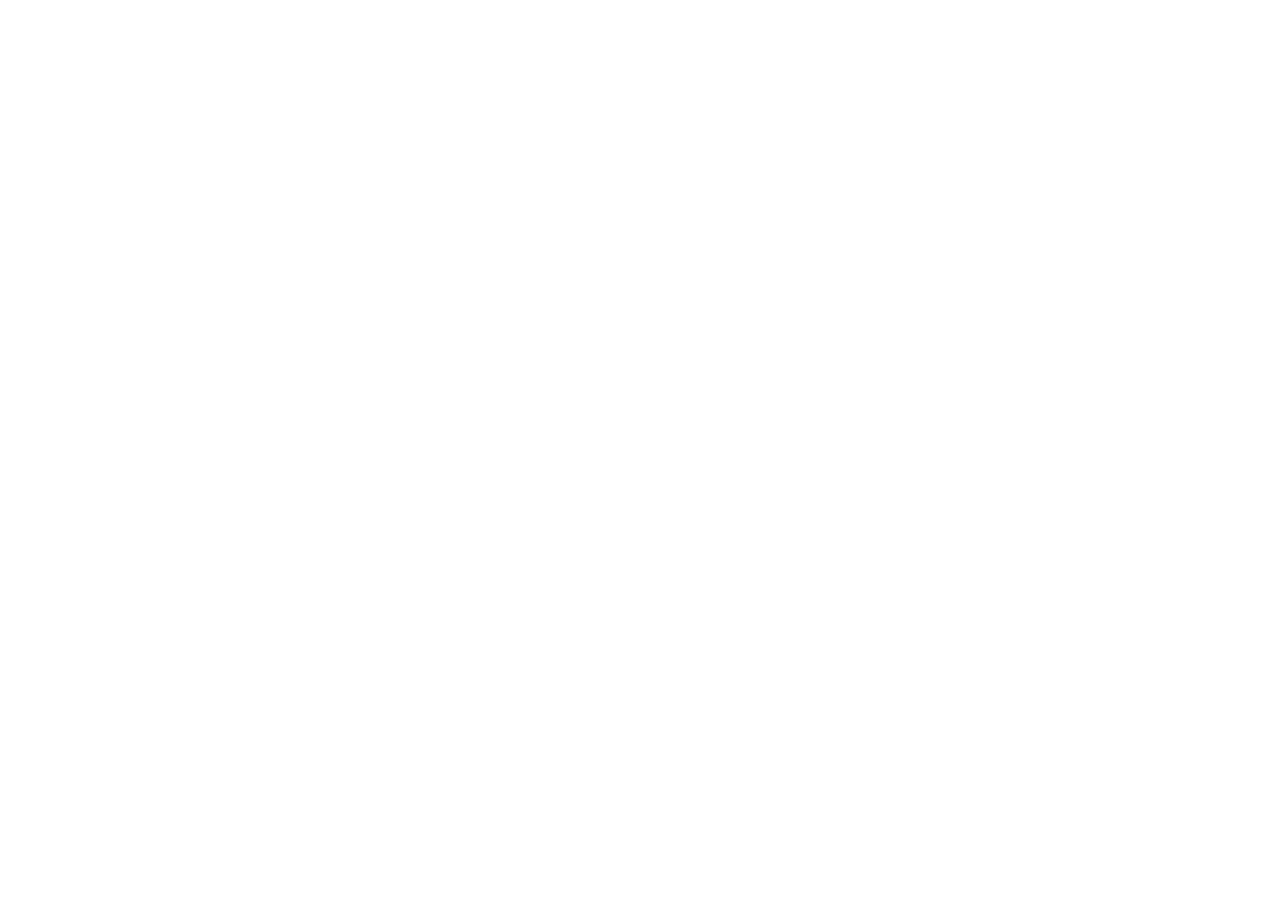
==== index.html @ 27321c82 "added html file" ====
<!DOCTYPE html>
<html lang="en">
<head>
    <meta charset="UTF-8">
    <meta name="viewport" content="width=device-width, initial-scale=1.0">
    <title>This is QR Code</title>
</head>
<body>
    
</body>
</html>
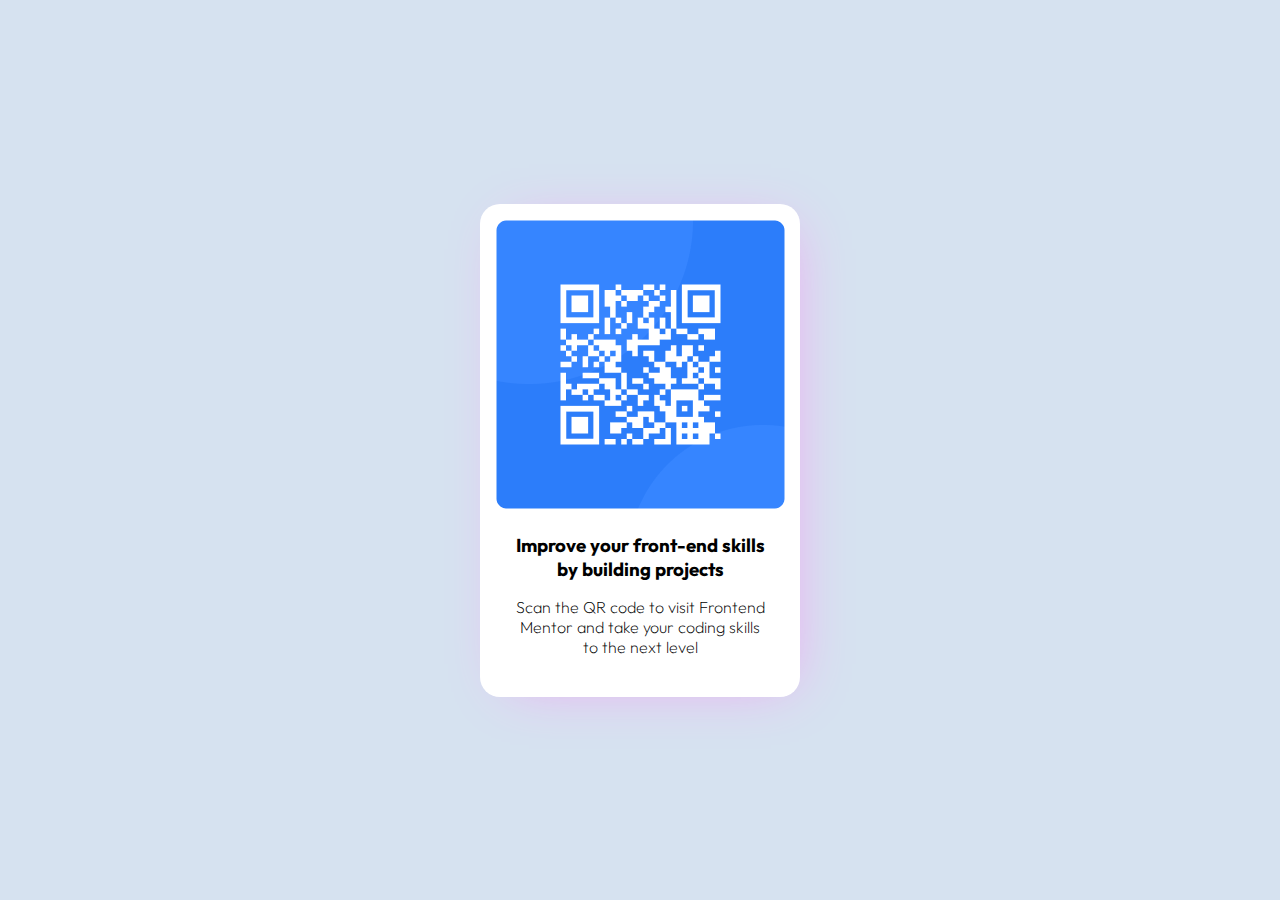
==== commit 93ba18d4: "added" ====
--- a/index.html
+++ b/index.html
@@ -4,8 +4,48 @@
     <meta charset="UTF-8">
     <meta name="viewport" content="width=device-width, initial-scale=1.0">
     <title>This is QR Code</title>
-</head>
-<body>
+
+    <link rel="stylesheet" href="/style.css">
+    <link rel="preconnect" href="https://fonts.googleapis.com">
+<link rel="preconnect" href="https://fonts.gstatic.com" crossorigin>
+<link href="https://fonts.googleapis.com/css2?family=Outfit:wght@100..900&display=swap" rel="stylesheet">
+
+
+
+</head> 
+<body style="background-color: hsl(212, 45%, 89%); min-height: 100vh; display: flex;">
+
+    <style>
+        .card-container{
+            max-width: 320px ;
+            margin: auto;
+           
+        }
+        .card-inner-container{
+              display: flex;
+              background: white;
+               border-radius:20px;
+            flex-direction: column;
+            padding: 16px 16px 40px 16px;
+           align-items: center;
+          text-align: center;
+           -webkit-box-shadow: 10px 6px 54px -20px rgba(242,162,242,1);
+-moz-box-shadow: 10px 6px 54px -20px rgba(242,162,242,1);
+box-shadow: 10px 6px 54px -20px rgba(242,162,242,1);
+    
+            
+        }
+    </style>
+
+    <div class="card-container">
+        <div class="card-inner-container">
+            <img style="margin-bottom: 24px;" src="/public/QR Image.png" alt="">
+        <div class="text-para">
+            <h3>Improve your front-end skills by building projects</h3>
+        <p>Scan the QR code to visit Frontend Mentor and take your coding skills to the next level</p>
+        </div>
+        </div>
+    </div>
     
 </body>
 </html>--- a/style.css
+++ b/style.css
@@ -0,0 +1,23 @@
+*{
+    box-sizing: border-box;
+    margin: 0px;
+    padding: 0px;
+}
+
+
+
+h1,h3,p{
+    font-family: Outfit;
+
+}
+
+p{
+    font-weight: 200;
+}
+
+.text-para{
+    display: flex;
+    padding: 0px 16px;
+    flex-direction: column;
+    gap: 16px;
+}